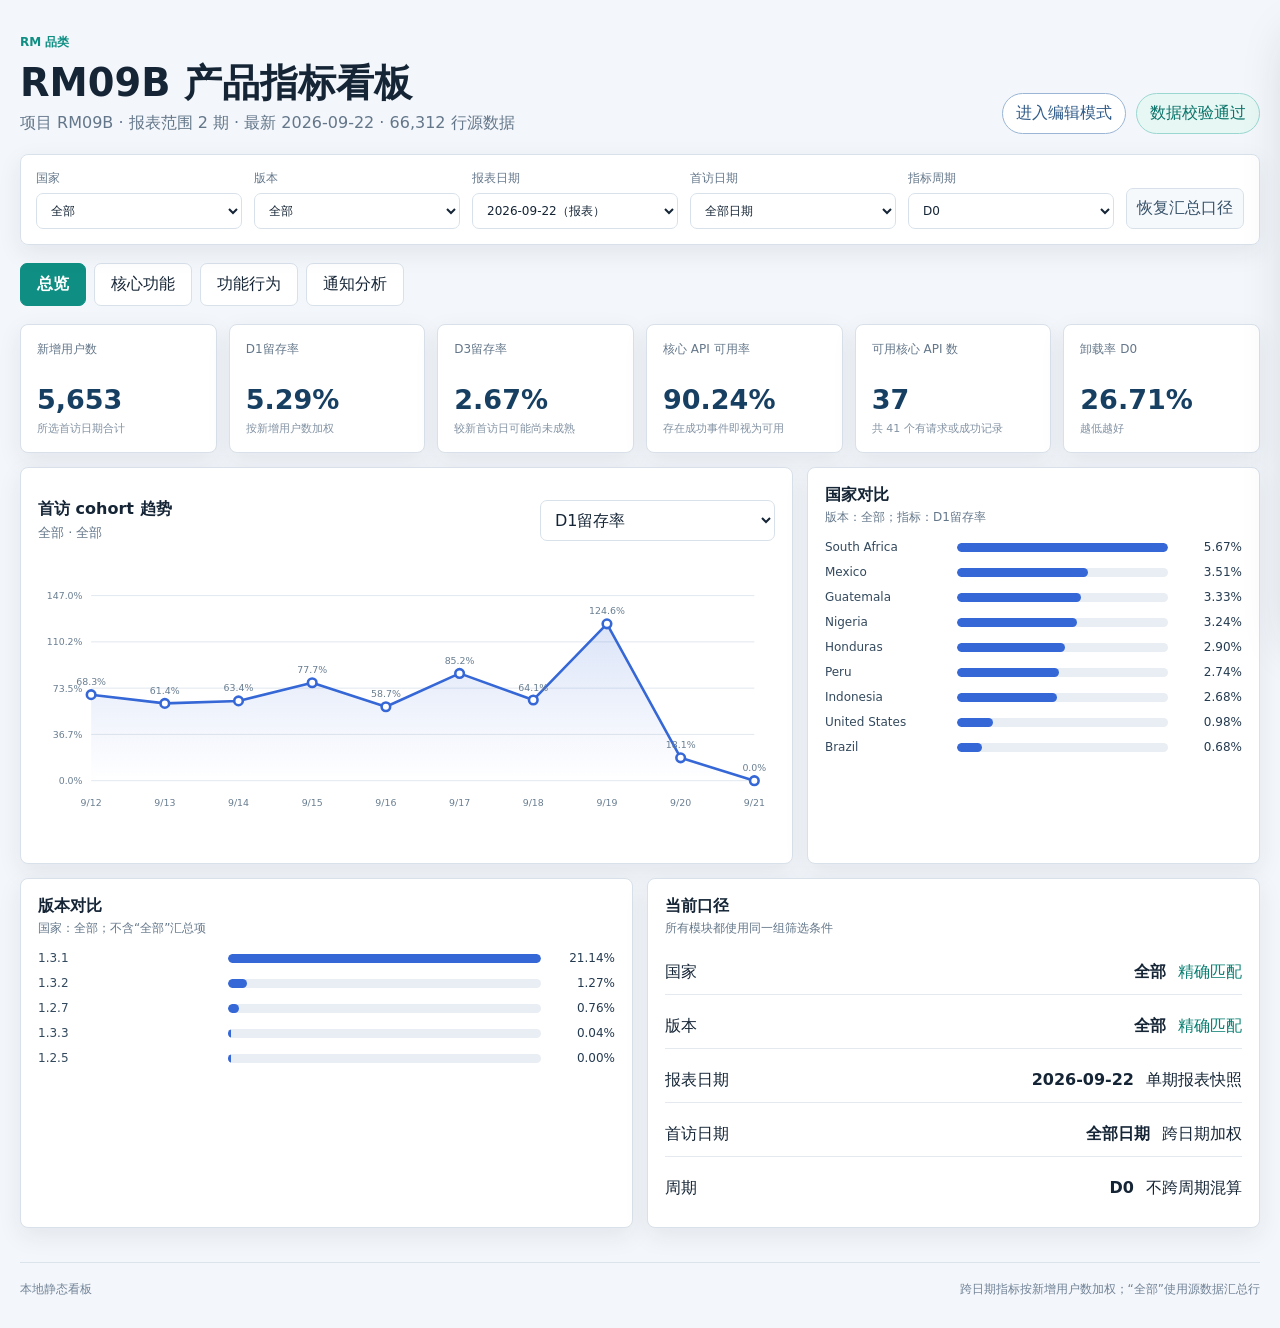
==== rm09b/index.html @ e7b66a42 "feat: add RM09B dashboard" ====
<!doctype html>
<html lang="zh-CN">
<head>
  <meta charset="utf-8">
  <meta name="viewport" content="width=device-width, initial-scale=1">
  <title>RM09B 产品指标看板</title>
  <link rel="stylesheet" href="styles.css">
</head>
<body>
  <header class="topbar">
    <div>
      <div class="eyebrow">RM 品类</div>
      <h1>RM09B 产品指标看板</h1>
      <p id="report-caption">正在加载数据…</p>
    </div>
    <div class="topbar-actions">
      <button id="toggle-editor" class="edit-toggle" type="button" aria-pressed="false">进入编辑模式</button>
      <div class="status-chip" id="data-status">数据加载中</div>
    </div>
  </header>

  <section class="filters" aria-label="筛选条件">
    <label>国家<select id="filter-country"></select></label>
    <label>版本<select id="filter-version"></select></label>
    <label>报表日期<select id="filter-report-date"></select></label>
    <label>首访日期<select id="filter-date"></select></label>
    <label>指标周期<select id="filter-day"><option>D0</option><option>D1</option><option>D2</option></select></label>
    <button id="reset-filters" type="button">恢复汇总口径</button>
  </section>

  <nav class="tabs" aria-label="看板页面">
    <button class="active" data-view="overview">总览</button>
    <button data-view="api">核心功能</button>
    <button data-view="feature">功能行为</button>
    <button data-view="timing">通知分析</button>
  </nav>

  <main id="app" aria-live="polite"></main>

  <aside id="editor-panel" class="editor-panel" aria-hidden="true">
    <div class="editor-panel-head">
      <div><span class="editor-kicker">精准定位编辑</span><h2>编辑当前元素</h2></div>
      <button id="close-editor" class="icon-button" type="button" aria-label="关闭编辑面板">×</button>
    </div>
    <p class="editor-help">开启编辑模式后，点击看板中的标题、指标、卡片或图表区域即可定位。</p>
    <div class="editor-target-box">
      <span class="editor-label">已定位元素</span>
      <strong id="editor-target-name">尚未选择</strong>
      <code id="editor-target-path">—</code>
    </div>
    <label class="editor-field">文字内容
      <textarea id="editor-text" rows="4" placeholder="请选择可编辑的文字元素" disabled></textarea>
    </label>
    <div class="editor-grid">
      <label class="editor-field">文字颜色<input id="editor-color" type="color" value="#152536" disabled></label>
      <label class="editor-field">背景颜色<input id="editor-background" type="color" value="#ffffff" disabled></label>
    </div>
    <label class="editor-check"><input id="editor-hidden" type="checkbox" disabled> 隐藏这个元素</label>
    <div class="editor-actions">
      <button id="apply-editor" class="primary-editor-button" type="button" disabled>应用修改</button>
      <button id="reset-editor" type="button" disabled>清除当前修改</button>
    </div>
    <button id="reset-all-editor" class="reset-all-editor" type="button">清除全部本地修改</button>
    <p id="editor-status" class="editor-status">修改只保存在当前浏览器，不会改变源数据。</p>
  </aside>

  <footer>
    <span>本地静态看板</span>
    <span>跨日期指标按新增用户数加权；“全部”使用源数据汇总行</span>
  </footer>

  <script src="meta.js"></script>
  <script src="data.js"></script>
  <script src="feature_data.js"></script>
  <script src="timing_data.js"></script>
  <script src="api_data.js"></script>
  <script src="app.js"></script>
</body>
</html>
---- rm09b/styles.css ----
:root {
  color-scheme: light;
  --bg: #f3f6fa;
  --panel: #ffffff;
  --panel-2: #f8fafc;
  --line: #d8e1ea;
  --text: #152536;
  --muted: #64778a;
  --accent: #0f8f83;
  --accent-2: #3567d6;
  --danger: #d94d62;
  --warning: #d98324;
  --shadow: 0 8px 24px rgba(34, 54, 74, .08);
}

* { box-sizing: border-box; }
body {
  margin: 0;
  min-width: 320px;
  background: var(--bg);
  color: var(--text);
  font-family: "Segoe UI", "Microsoft YaHei", system-ui, sans-serif;
}
button, select { font: inherit; }

.topbar, .filters, .tabs, main, footer {
  width: min(1500px, calc(100% - 40px));
  margin-left: auto;
  margin-right: auto;
}
.topbar {
  display: flex;
  justify-content: space-between;
  align-items: end;
  gap: 24px;
  padding: 34px 0 20px;
}
.topbar-actions { display: flex; align-items: center; gap: 10px; }
.edit-toggle { border: 1px solid #9ab5d5; background: #ffffff; color: #315b88; padding: 9px 13px; border-radius: 999px; cursor: pointer; white-space: nowrap; }
.edit-toggle:hover, .edit-toggle.active { border-color: var(--accent); color: #ffffff; background: var(--accent); }
.eyebrow { color: var(--accent); font-size: 12px; font-weight: 700; letter-spacing: 0; text-transform: uppercase; }
h1 { margin: 7px 0 4px; font-size: clamp(26px, 3vw, 42px); letter-spacing: 0; }
.topbar p { margin: 0; color: var(--muted); }
.status-chip {
  border: 1px solid #9bd7d1;
  background: #e7f7f4;
  color: #087368;
  padding: 9px 13px;
  border-radius: 999px;
  white-space: nowrap;
}

.filters {
  display: grid;
  grid-template-columns: repeat(5, minmax(130px, 1fr)) auto;
  gap: 12px;
  padding: 15px;
  border: 1px solid var(--line);
  background: rgba(255, 255, 255, .94);
  border-radius: 8px;
  box-shadow: var(--shadow);
  position: sticky;
  top: 10px;
  z-index: 10;
  backdrop-filter: blur(12px);
}
.filters label { display: grid; gap: 6px; color: var(--muted); font-size: 12px; }
select, .filters button, .tabs button, .metric-select {
  color: var(--text);
  background: #ffffff;
  border: 1px solid var(--line);
  border-radius: 7px;
  padding: 9px 10px;
}
.filters button { align-self: end; cursor: pointer; color: #365168; background: #f6f9fc; }
.filters button:hover, .tabs button:hover { border-color: var(--accent); }

.tabs { display: flex; gap: 8px; padding: 18px 0 8px; overflow-x: auto; }
.tabs button { cursor: pointer; padding: 10px 16px; white-space: nowrap; }
.tabs button.active { background: var(--accent); border-color: var(--accent); color: #ffffff; font-weight: 800; }

main { padding: 10px 0 34px; min-height: 680px; }
.section-head { display: flex; justify-content: space-between; align-items: center; gap: 18px; margin: 14px 0; }
.section-head h2 { margin: 0; font-size: 20px; }
.section-head p { margin: 4px 0 0; color: var(--muted); font-size: 13px; }
.section-controls { display: flex; gap: 8px; align-items: center; }

.kpi-grid { display: grid; grid-template-columns: repeat(6, minmax(150px, 1fr)); gap: 12px; }
.kpi, .panel {
  border: 1px solid var(--line);
  background: var(--panel);
  border-radius: 8px;
  box-shadow: var(--shadow);
}
.kpi { padding: 16px; min-height: 118px; }
.kpi .label { color: var(--muted); font-size: 12px; min-height: 34px; }
.kpi .value { margin-top: 9px; font-size: 27px; font-weight: 800; letter-spacing: 0; color: #163f62; }
.kpi .note { margin-top: 6px; color: #8292a3; font-size: 11px; }

.grid-2 { display: grid; grid-template-columns: minmax(0, 1.45fr) minmax(320px, .85fr); gap: 14px; margin-top: 14px; }
.grid-even { display: grid; grid-template-columns: repeat(2, minmax(0, 1fr)); gap: 14px; margin-top: 14px; }
.panel { padding: 17px; min-width: 0; }
.panel h3 { margin: 0 0 3px; font-size: 16px; }
.panel .subtitle { color: var(--muted); font-size: 12px; margin-bottom: 14px; }
.empty { color: var(--muted); display: grid; place-items: center; min-height: 220px; text-align: center; }
.api-alert { margin: 10px 0 14px; padding: 11px 13px; border: 1px solid #f0bdc5; border-radius: 8px; background: #fff3f5; color: #9f3f50; font-size: 13px; }

.line-chart { width: 100%; overflow-x: auto; }
.line-chart svg { width: 100%; min-width: 600px; height: 290px; display: block; }
.axis-label { fill: #687d90; font-size: 11px; }
.grid-line { stroke: #dce5ed; stroke-width: 1; }
.trend-line { fill: none; stroke: var(--accent-2); stroke-width: 3; stroke-linejoin: round; stroke-linecap: round; }
.trend-area { fill: url(#trendFill); opacity: .8; }
.trend-dot { fill: #ffffff; stroke: var(--accent-2); stroke-width: 3; }

.bar-list { display: grid; gap: 11px; }
.bar-row { display: grid; grid-template-columns: minmax(120px, 1.15fr) minmax(120px, 2fr) auto; gap: 10px; align-items: center; }
.bar-label { overflow: hidden; text-overflow: ellipsis; white-space: nowrap; font-size: 12px; color: #33495d; }
.bar-track { height: 9px; border-radius: 999px; background: #e9eef4; overflow: hidden; }
.bar-fill { height: 100%; min-width: 2px; border-radius: inherit; background: var(--accent-2); }
.bar-value { font-variant-numeric: tabular-nums; color: #253b50; font-size: 12px; min-width: 64px; text-align: right; }

.table-wrap { overflow: auto; max-height: 600px; border: 1px solid var(--line); border-radius: 8px; }
table { width: 100%; border-collapse: collapse; font-size: 12px; }
th, td { padding: 10px 12px; border-bottom: 1px solid #e3e9ef; text-align: left; white-space: nowrap; }
th { position: sticky; top: 0; background: #eef3f8; color: #50677c; z-index: 1; }
td.num, th.num { text-align: right; font-variant-numeric: tabular-nums; }
tbody tr:hover { background: #f4faf9; }

.source-list { display: grid; gap: 10px; }
.source-item { display: grid; grid-template-columns: 1fr auto auto; gap: 12px; padding: 11px 0; border-bottom: 1px solid #e3e9ef; }
.source-item:last-child { border-bottom: 0; }
.muted { color: var(--muted); }
.good { color: #087f72; }

footer { display: flex; justify-content: space-between; gap: 20px; color: #718397; border-top: 1px solid #dce4eb; padding: 18px 0 30px; font-size: 12px; }

.editor-panel { position: fixed; top: 18px; right: 18px; z-index: 40; width: min(360px, calc(100vw - 36px)); padding: 18px; border: 1px solid #b9cde1; border-radius: 12px; background: rgba(255, 255, 255, .98); box-shadow: 0 18px 50px rgba(34, 54, 74, .18); transform: translateX(calc(100% + 30px)); transition: transform .22s ease; }
.editor-panel.open { transform: translateX(0); }
.editor-panel-head { display: flex; align-items: start; justify-content: space-between; gap: 14px; }
.editor-panel-head h2 { margin: 3px 0 0; font-size: 19px; color: #173a5c; }
.editor-kicker { color: var(--accent); font-size: 11px; font-weight: 800; }
.icon-button { border: 0; background: transparent; color: #718397; font-size: 26px; line-height: 1; cursor: pointer; }
.editor-help, .editor-status { color: #6b7f92; font-size: 12px; line-height: 1.6; }
.editor-target-box { display: grid; gap: 5px; margin: 13px 0; padding: 11px; border: 1px solid #d5e1ec; border-radius: 8px; background: #f5f9fc; }
.editor-label { color: #778b9d; font-size: 11px; }
.editor-target-box strong { color: #1f496d; overflow-wrap: anywhere; }
.editor-target-box code { color: #718397; font-size: 10px; overflow-wrap: anywhere; }
.editor-field { display: grid; gap: 6px; margin: 12px 0; color: #50677c; font-size: 12px; font-weight: 700; }
.editor-field textarea, .editor-field input[type="color"] { width: 100%; border: 1px solid #cfdae5; border-radius: 7px; background: #ffffff; color: #152536; padding: 9px; font: inherit; resize: vertical; }
.editor-field input[type="color"] { height: 36px; padding: 3px; cursor: pointer; }
.editor-grid { display: grid; grid-template-columns: 1fr 1fr; gap: 10px; }
.editor-check { display: flex; gap: 8px; align-items: center; color: #50677c; font-size: 12px; }
.editor-actions { display: flex; gap: 8px; margin-top: 16px; }
.editor-actions button, .reset-all-editor { border: 1px solid #cfdae5; border-radius: 7px; background: #f7fafc; color: #35536f; padding: 9px 10px; cursor: pointer; }
.primary-editor-button { border-color: var(--accent) !important; background: var(--accent) !important; color: #ffffff !important; }
.editor-actions button:disabled, .editor-field input:disabled, .editor-field textarea:disabled, .editor-check input:disabled { cursor: not-allowed; opacity: .48; }
.reset-all-editor { width: 100%; margin-top: 10px; color: #a34f5f; }
.editor-mode .editor-targetable { cursor: crosshair; }
.editor-mode .editor-targetable:hover { outline: 2px dashed #5c8ed0; outline-offset: 3px; }
.editor-selected { outline: 3px solid #0f8f83 !important; outline-offset: 4px !important; position: relative; }
.editor-hidden { display: none !important; }

@media (max-width: 1150px) {
  .filters { grid-template-columns: repeat(3, 1fr); }
  .kpi-grid { grid-template-columns: repeat(3, 1fr); }
  .grid-2, .grid-even { grid-template-columns: 1fr; }
}
@media (max-width: 680px) {
  .topbar, .filters, .tabs, main, footer { width: min(100% - 24px, 1500px); }
  .topbar { align-items: start; flex-direction: column; }
  .filters { position: static; grid-template-columns: 1fr; }
  .kpi-grid { grid-template-columns: repeat(2, 1fr); }
  .section-head { align-items: start; flex-direction: column; }
  .bar-row { grid-template-columns: 1fr auto; }
  .bar-track { grid-column: 1 / -1; grid-row: 2; }
  footer { flex-direction: column; }
  .topbar-actions { align-items: start; flex-direction: column; }
}
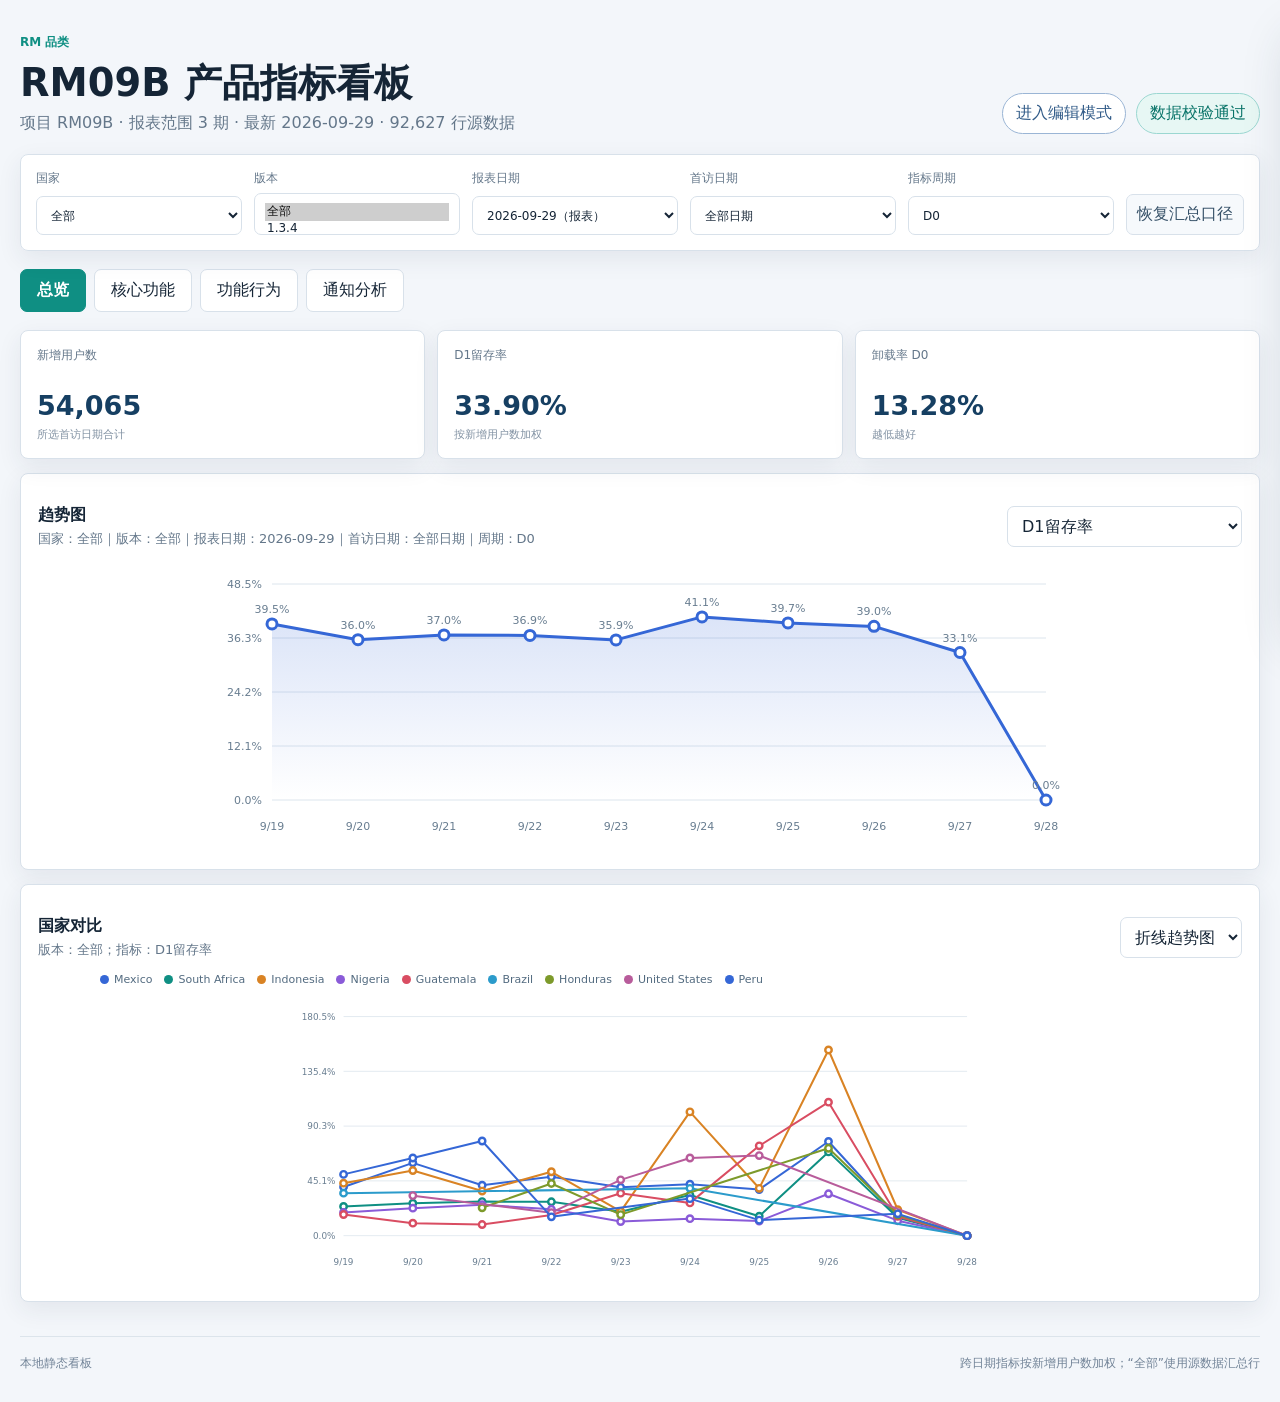
==== commit e3e9108d: "feat: refresh RM09B dashboard to 2026-09-29" ====
--- a/rm09b/index.html
+++ b/rm09b/index.html
@@ -21,7 +21,7 @@
 
   <section class="filters" aria-label="筛选条件">
     <label>国家<select id="filter-country"></select></label>
-    <label>版本<select id="filter-version"></select></label>
+    <label>版本<select id="filter-version" multiple size="1" aria-label="版本（可多选）"></select></label>
     <label>报表日期<select id="filter-report-date"></select></label>
     <label>首访日期<select id="filter-date"></select></label>
     <label>指标周期<select id="filter-day"><option>D0</option><option>D1</option><option>D2</option></select></label>
--- a/rm09b/styles.css
+++ b/rm09b/styles.css
@@ -72,6 +72,8 @@
   border-radius: 7px;
   padding: 9px 10px;
 }
+select[multiple] { min-height: 42px; height: 42px; overflow: hidden; }
+select[multiple]:focus, select[multiple]:active { height: 120px; overflow: auto; }
 .filters button { align-self: end; cursor: pointer; color: #365168; background: #f6f9fc; }
 .filters button:hover, .tabs button:hover { border-color: var(--accent); }
 
@@ -85,7 +87,7 @@
 .section-head p { margin: 4px 0 0; color: var(--muted); font-size: 13px; }
 .section-controls { display: flex; gap: 8px; align-items: center; }
 
-.kpi-grid { display: grid; grid-template-columns: repeat(6, minmax(150px, 1fr)); gap: 12px; }
+.kpi-grid { display: grid; grid-template-columns: repeat(auto-fit, minmax(220px, 1fr)); gap: 12px; }
 .kpi, .panel {
   border: 1px solid var(--line);
   background: var(--panel);
@@ -99,19 +101,59 @@
 
 .grid-2 { display: grid; grid-template-columns: minmax(0, 1.45fr) minmax(320px, .85fr); gap: 14px; margin-top: 14px; }
 .grid-even { display: grid; grid-template-columns: repeat(2, minmax(0, 1fr)); gap: 14px; margin-top: 14px; }
+.overview-module { display: block; margin-top: 14px; }
+.version-compare-grid { display: grid; grid-template-columns: repeat(auto-fit, minmax(220px, 1fr)); gap: 12px; margin-top: 12px; }
+.version-compare-card { padding: 13px 15px; border: 1px solid var(--line); border-radius: 8px; background: #ffffff; box-shadow: var(--shadow); }
+.version-compare-card .label { color: #50677c; font-size: 12px; font-weight: 700; }
+.version-compare-values { display: flex; flex-wrap: wrap; gap: 8px 14px; margin-top: 9px; color: #24415d; font-size: 12px; }
+.feature-pie-panel { margin-top: 14px; }
+.feature-pie-layout { display: grid; grid-template-columns: minmax(220px, 330px) 1fr; gap: 24px; align-items: center; }
+.feature-pie { width: min(280px, 100%); aspect-ratio: 1; border-radius: 50%; display: grid; place-items: center; }
+.feature-pie-hole { width: 48%; aspect-ratio: 1; border-radius: 50%; background: #ffffff; box-shadow: inset 0 0 0 1px #e0e7ef; }
+.feature-pie-legend { display: grid; grid-template-columns: repeat(2, minmax(180px, 1fr)); gap: 8px 18px; }
+.feature-pie-row { display: grid; grid-template-columns: 10px 1fr auto; gap: 7px; align-items: center; color: #435b72; font-size: 12px; }
+.feature-pie-row i { width: 9px; height: 9px; border-radius: 50%; }
+.feature-pie-row strong { color: #1f496d; }
+.feature-module-list { display: grid; gap: 14px; margin-top: 14px; }
+.feature-module { padding: 16px; border: 1px solid var(--line); border-radius: 8px; background: #ffffff; box-shadow: var(--shadow); }
+.feature-module-head { display: flex; justify-content: space-between; align-items: center; gap: 12px; margin-bottom: 12px; }
+.feature-module-head h3 { margin: 0; color: #173a5c; }
+.feature-module-head span { color: var(--muted); font-size: 12px; }
+.feature-module-bars { margin-bottom: 14px; }
+.version-bar-legend { display: flex; flex-wrap: wrap; gap: 8px 14px; margin-bottom: 10px; color: #536b80; font-size: 11px; }
+.version-bar-legend span { display: inline-flex; align-items: center; gap: 5px; }
+.version-bar-legend i { width: 9px; height: 9px; border-radius: 50%; display: inline-block; }
+.version-bar-list { display: grid; gap: 12px; }
+.version-bar-group { display: grid; gap: 4px; }
+.version-bar-label { color: #33495d; font-size: 12px; font-weight: 700; margin-bottom: 2px; }
+.version-bar-row { display: grid; grid-template-columns: 72px minmax(120px, 1fr) auto; gap: 9px; align-items: center; }
+.version-bar-version { color: #718397; font-size: 11px; }
 .panel { padding: 17px; min-width: 0; }
 .panel h3 { margin: 0 0 3px; font-size: 16px; }
 .panel .subtitle { color: var(--muted); font-size: 12px; margin-bottom: 14px; }
 .empty { color: var(--muted); display: grid; place-items: center; min-height: 220px; text-align: center; }
 .api-alert { margin: 10px 0 14px; padding: 11px 13px; border: 1px solid #f0bdc5; border-radius: 8px; background: #fff3f5; color: #9f3f50; font-size: 13px; }
+.api-entry-link, .api-entry-button { display: inline-flex; align-items: center; justify-content: center; border: 1px solid #9ab5d5; border-radius: 7px; background: #ffffff; color: #315b88; padding: 9px 12px; text-decoration: none; font-size: 12px; }
+.api-entry-link:hover, .api-entry-button:hover { border-color: var(--accent); color: var(--accent); }
+.api-missing-panel { margin-top: 14px; }
+.api-missing-panel p { color: var(--muted); margin: 8px 0 16px; }
 
 .line-chart { width: 100%; overflow-x: auto; }
 .line-chart svg { width: 100%; min-width: 600px; height: 290px; display: block; }
 .axis-label { fill: #687d90; font-size: 11px; }
 .grid-line { stroke: #dce5ed; stroke-width: 1; }
 .trend-line { fill: none; stroke: var(--accent-2); stroke-width: 3; stroke-linejoin: round; stroke-linecap: round; }
+.multi-trend-line { fill: none; stroke-width: 2.5; stroke-linejoin: round; stroke-linecap: round; }
 .trend-area { fill: url(#trendFill); opacity: .8; }
 .trend-dot { fill: #ffffff; stroke: var(--accent-2); stroke-width: 3; }
+.interactive-chart { position: relative; }
+.chart-tooltip { position: absolute; z-index: 5; pointer-events: none; opacity: 0; transform: translateY(4px); padding: 8px 10px; border: 1px solid #b9cde1; border-radius: 7px; background: rgba(21, 37, 54, .94); color: #ffffff; font-size: 12px; white-space: nowrap; transition: opacity .12s ease, transform .12s ease; }
+.chart-tooltip.visible { opacity: 1; transform: translateY(0); }
+.chart-tooltip { white-space: pre-line; }
+.chart-hover-zone { fill: transparent; cursor: crosshair; pointer-events: all; }
+.chart-legend { display: flex; flex-wrap: wrap; gap: 7px 12px; margin: 0 0 8px 62px; color: #536b80; font-size: 11px; }
+.chart-legend-item { display: inline-flex; align-items: center; gap: 5px; }
+.chart-legend-item i { width: 9px; height: 9px; border-radius: 50%; display: inline-block; }
 
 .bar-list { display: grid; gap: 11px; }
 .bar-row { display: grid; grid-template-columns: minmax(120px, 1.15fr) minmax(120px, 2fr) auto; gap: 10px; align-items: center; }
@@ -163,7 +205,7 @@
 
 @media (max-width: 1150px) {
   .filters { grid-template-columns: repeat(3, 1fr); }
-  .kpi-grid { grid-template-columns: repeat(3, 1fr); }
+  .kpi-grid { grid-template-columns: repeat(2, 1fr); }
   .grid-2, .grid-even { grid-template-columns: 1fr; }
 }
 @media (max-width: 680px) {
@@ -176,4 +218,7 @@
   .bar-track { grid-column: 1 / -1; grid-row: 2; }
   footer { flex-direction: column; }
   .topbar-actions { align-items: start; flex-direction: column; }
-}
+  .feature-pie-layout { grid-template-columns: 1fr; }
+  .feature-pie { margin: 0 auto; }
+  .feature-pie-legend { grid-template-columns: 1fr; }
+}
